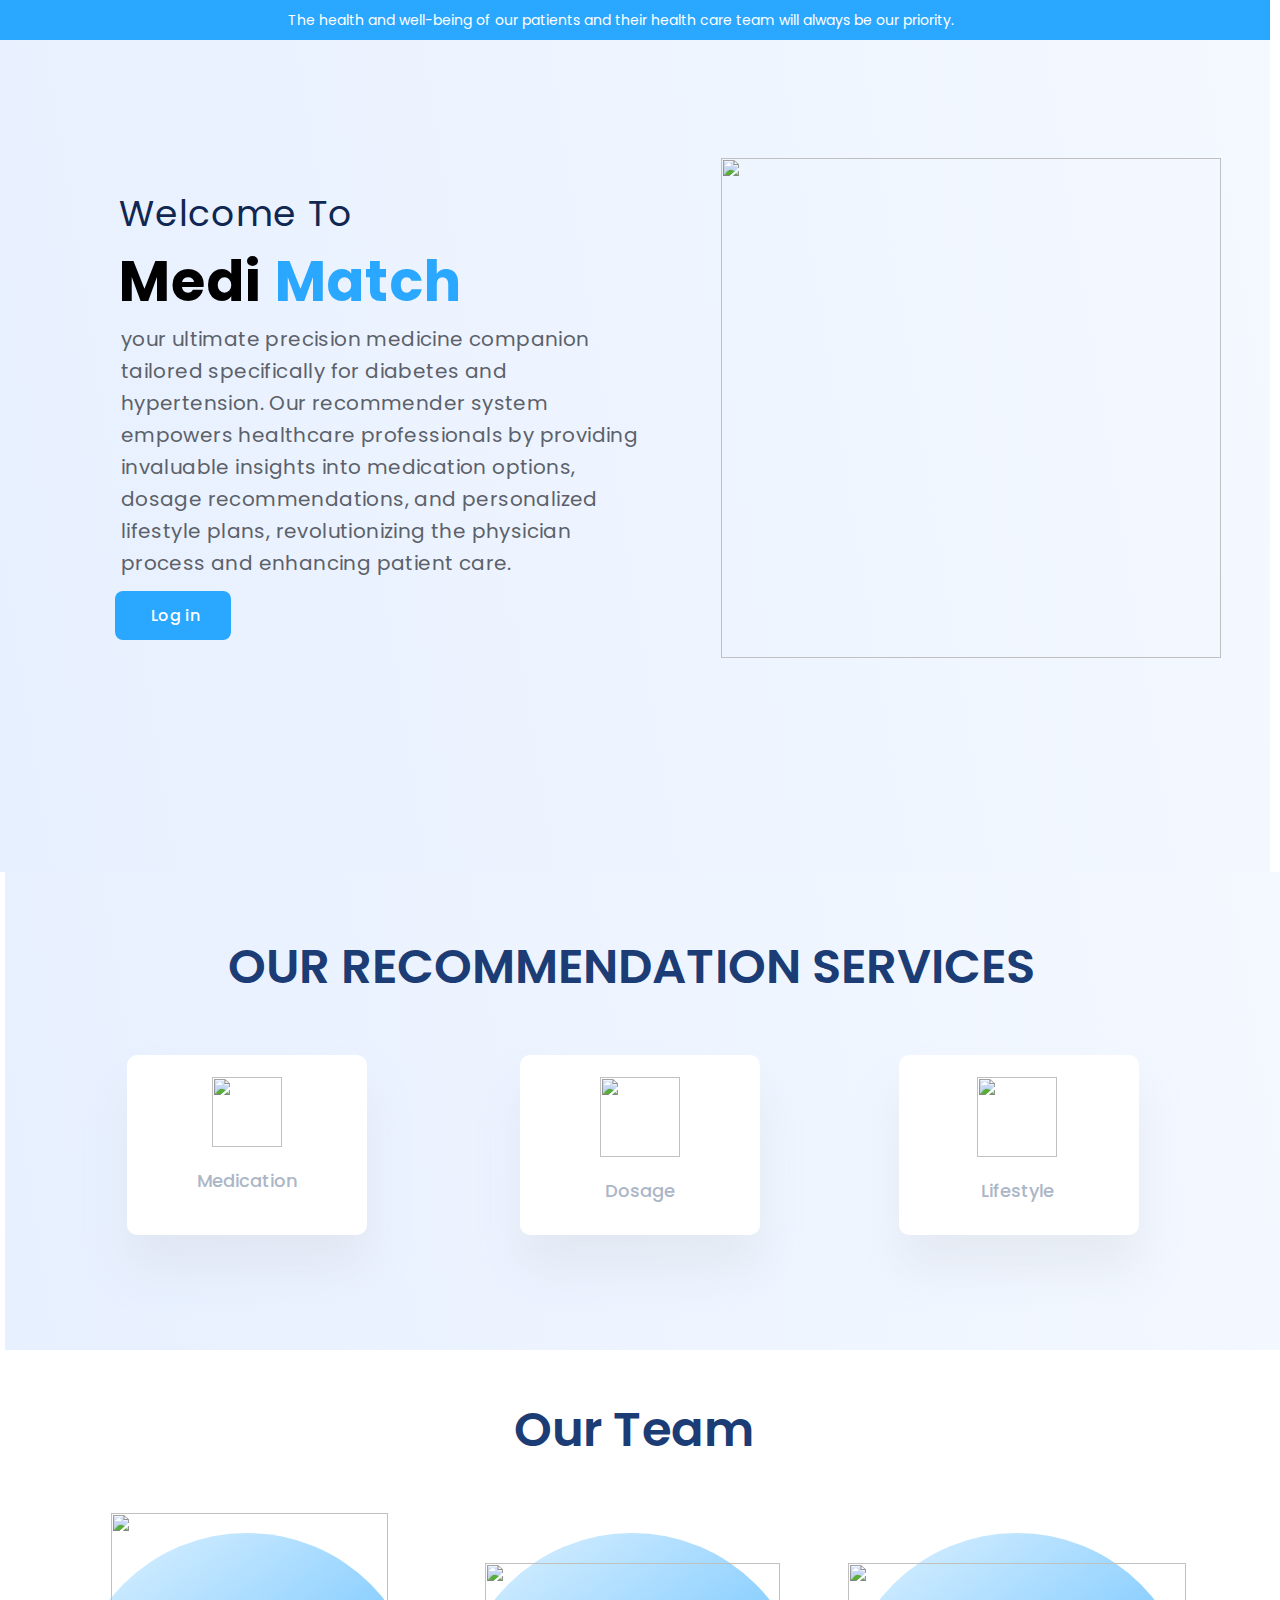
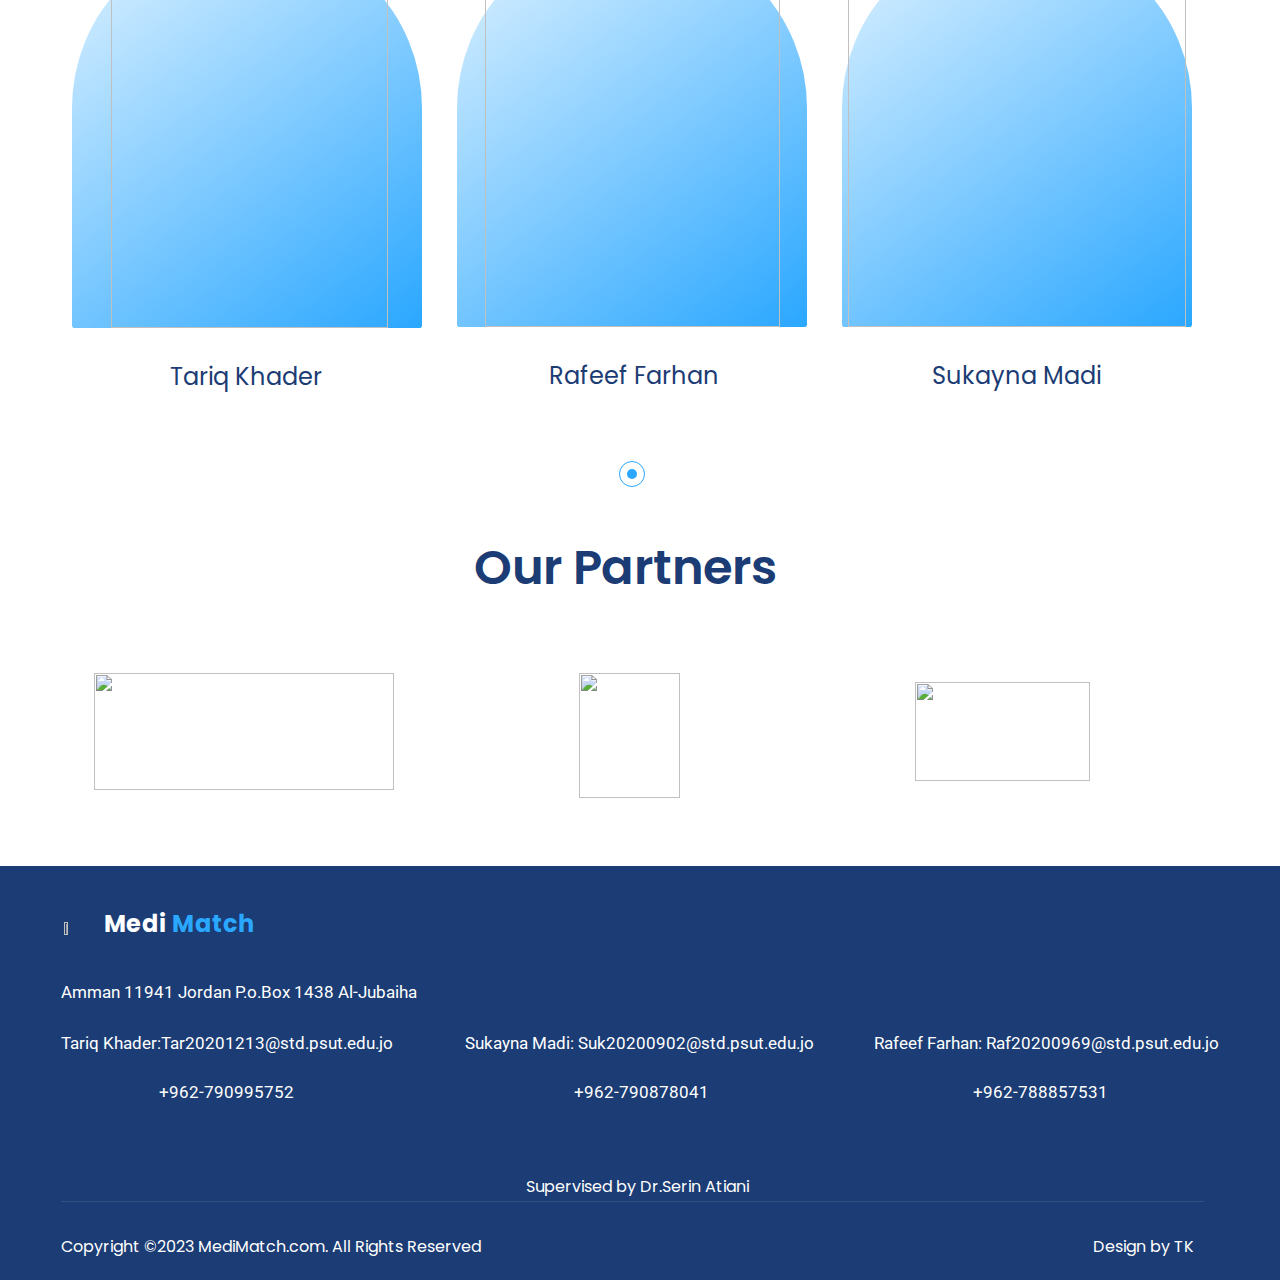
==== index.html @ a814fe33 "Add files via upload" ====
<!DOCTYPE html>
<html>
  <head>
    <meta charset="utf-8" />
    <meta name="viewport" content="initial-scale=1, width=device-width" />

    <link rel="stylesheet" href="./global.css" />
    <link rel="stylesheet" href="./index.css" />
    <link
      rel="stylesheet"
      href="https://fonts.googleapis.com/css2?family=Poppins:wght@400;500;600;700&display=swap"
    />
    <link
      rel="stylesheet"
      href="https://fonts.googleapis.com/css2?family=Roboto:wght@400&display=swap"
    />
  </head>
  <body>
    <div class="home">
      <div class="footer">
        <div class="line-box-end-footer">
          <div class="copyright-2023-medimatchcom">
            Copyright ©2023 MediMatch.com. All Rights Reserved
          </div>
          <div class="design-by-tk">Design by TK</div>
        </div>
        <div class="supervised-by-drserin">Supervised by Dr.Serin Atiani</div>
        <div class="footer-address-text">
          Amman 11941 Jordan P.o.Box 1438 Al-Jubaiha
        </div>
        <div class="footer-phone-text">+962-790995752                                                                      +962-790878041                                                                  +962-788857531
        </div>
        <div class="footer-email-text">Tariq Khader:Tar20201213@std.psut.edu.jo                  Sukayna Madi: Suk20200902@std.psut.edu.jo               Rafeef Farhan: Raf20200969@std.psut.edu.jo
        </div>
        <div class="logo-vector-box-parent">
          <img
            class="logo-vector-box"
            alt=""
            src="img & icon/HealthLogo.svg"
          />

          <b class="medimatch">
            <span>Medi</span>
            <span class="match">Match</span>
          </b>
        </div>
      </div>
      <div class="services-box">
        <div class="services-light-blue-background"></div>
        <div class="white-background-medication"></div>
        <div class="medication-box">
          <img class="group-icon" alt="" src="img & icon/Medication.svg" />

          <div class="medication-text">Medication</div>
        </div>
        <div class="white-background-dosage">
          <div class="dosage-box">
            <img
              class="icon-dosage-box"
              alt=""
              src="img & icon/Dosage.svg"
            />

            <div class="medication-text">Dosage</div>
          </div>
        </div>
        <div class="white-background-lifestyle"></div>
        <div class="lifestyle-box">
          <img
            class="icon-dosage-box"
            alt=""
            src="img & icon/LifeStyle.svg"
          />

          <div class="medication-text">Lifestyle</div>
        </div>
        <div class="our-recommendation-services">
          OUR RECOMMENDATION SERVICES
        </div>
      </div>
      <div class="our-team-box">
        <div class="our-partners-text">Our Partners</div>
        <div class="blue-point"></div>
        <div class="blue-circle"></div>
        <div class="profiles-box">
          <div class="tar-profile">
            <div class="tariq-khader">Tariq Khader</div>
            <div class="asian-male-medical-doctor-2pn"></div>
            <img class="tar-img-icon" alt="" src="img & icon/Tar img.png" />
          </div>
          <div class="ref-profile">
            <div class="rafeef-farhan">Rafeef Farhan</div>
            <img class="ref-img-box" alt="" src="img & icon/Ref img.png" />
          </div>
          <div class="ref-profile">
            <div class="sukayna-madi">Sukayna Madi</div>
            <img class="suk-img-box" alt="" src="img & icon/Suk img.png" />
          </div>
        </div>
        <div class="our-team-text">Our Team</div>
      </div>
      <img class="psut-img-icon" alt="" src="img & icon/PSUT img.png" />

      <img class="juh-img-icon" alt="" src="img & icon/JUH.png" />

      <img class="ehs-img-icon" alt="" src="img & icon/EHS.png" />

      <div class="home-light-blue-background"></div>
      <img class="doctor-img-icon" alt="" src="img & icon/Doctor img.png" />

      <button class="button-primary" id="buttonPrimary">
        <div class="log-in-text">Log in</div>
      </button>
      <div class="paragraph-text">
        your ultimate precision medicine companion tailored specifically for
        diabetes and hypertension. Our recommender system empowers healthcare
        professionals by providing invaluable insights into medication options,
        dosage recommendations, and personalized lifestyle plans,
        revolutionizing the physician process and enhancing patient care.
      </div>
      <div class="welcome-to-medimatch-container">
        <p class="welcome-to">Welcome To</p>
        <p class="medimatch1">
          <b>
            <span class="medi">Medi</span>
            <span>Match</span>
          </b>
        </p>
      </div>
      <div class="blue-header-background-home"></div>
      <div class="header-text-home">
        The health and well-being of our patients and their health care team
        will always be our priority.
      </div>
    </div>

    <script>
      var buttonPrimary = document.getElementById("buttonPrimary");
      if (buttonPrimary) {
        buttonPrimary.addEventListener("click", function (e) {
          window.location.href = "./LoginPage.html";
        });
      }
      </script>
  </body>
</html>
---- global.css ----
body {
  margin: 0;
  line-height: normal;
}

:root {
  /* fonts */
  --heading-4-14: Poppins;
  --font-roboto: Roboto;

  /* font sizes */
  --heading-4-14-size: 14px;
  --heading-2-20-size: 20px;
  --body-large-semibold-size: 16px;
  --font-size-29xl: 48px;
  --font-size-5xl: 24px;
  --font-size-lg: 18px;
  --font-size-mid: 17px;
  --heading-size: 28px;

  /* Colors */
  --white: #fff;
  --color-cornflowerblue-100: #87afff;
  --primary: #2aa8ff;
  --color-cornflowerblue-200: #2aa7ff;
  --color-black: #000;
  --color-darkslateblue-100: #1b3c74;
  --color-darkslateblue-200: #102851;
  --gray: #abb6c7;
  --foreground-oncolor: #fcfcfd;
  --primary-light: #fbfbfd;
  --foreground-high: #101828;
  --primary-main-color: #3377ff;
  --container-primary: #1570ef;
  --foreground-default: #344054;
  --dark-dark-1: #3a3a3c;
  --color-lavender: #d1e9ff;
  --primary-lighter: #99bbff;
  --foreground-low: #98a2b3;

  /* Gaps */
  --gap-xl: 20px;
  --gap-21xl: 40px;
  --gap-13xl: 32px;
  --gap-5xl: 24px;
  --gap-xs: 12px;

  /* Paddings */
  --padding-51xl: 70px;
  --padding-29xl: 48px;
  --padding-53xl: 72px;
  --padding-base: 16px;
  --padding-mid: 17px;
  --padding-3xs: 10px;

  /* Border radiuses */
  --br-5xs: 8px;
  --br-231xl: 250px;
  --br-9xs: 4px;
  --br-8xs: 5px;
  --br-3xs: 10px;
  --br-xl: 20px;
  --br-mini: 15px;
  --br-base: 16px;

  /* Effects */
  --shadow-1: 6px 6px 35px rgba(16, 40, 81, 0.11);
  --shadows: 0px 4px 4px rgba(153, 187, 255, 0.25);
}
---- index.css ----
.copyright-2023-medimatchcom,
.design-by-tk {
  position: relative;
  line-height: 28px;
}
.design-by-tk {
  text-align: right;
}
.line-box-end-footer,
.supervised-by-drserin {
  position: absolute;
  font-size: var(--body-large-semibold-size);
}
.line-box-end-footer {
  width: calc(100% - 297px);
  top: 335px;
  right: 156px;
  left: 141px;
  border-top: 1px solid rgba(255, 255, 255, 0.1);
  box-sizing: border-box;
  height: 59px;
  display: flex;
  flex-direction: row;
  align-items: flex-start;
  justify-content: flex-start;
  padding: 30.5px 0;
  gap: 612px;
}
.supervised-by-drserin {
  top: 307px;
  left: 606px;
  line-height: 28px;
  text-align: right;
}
.footer-address-text,
.footer-email-text,
.footer-phone-text {
  position: absolute;
  top: 112px;
  left: 141px;
  line-height: 28px;
  font-family: var(--font-roboto);
}
.footer-email-text,
.footer-phone-text {
  top: 212px;
  left: 239px;
  white-space: pre-wrap;
}
.footer-email-text {
  top: 163px;
  left: 141px;
}
.logo-vector-box,
.logo-vector-icon {
  position: absolute;
  height: 42.96%;
  width: 13.46%;
  top: 32.39%;
  right: 74.21%;
  bottom: 24.65%;
  left: 12.32%;
  max-width: 100%;
  overflow: hidden;
  max-height: 100%;
}
.logo-vector-icon {
  height: 20.7%;
  width: 6.36%;
  top: 43.1%;
  right: 77.94%;
  bottom: 36.2%;
  left: 15.7%;
}
.match {
  color: var(--primary);
}
.medimatch {
  position: absolute;
  top: 28.17%;
  left: 29.78%;
  letter-spacing: 0.02em;
}
.logo-vector-box-parent {
  position: absolute;
  top: 20px;
  left: 116px;
  width: 228px;
  height: 71px;
  overflow: hidden;
  font-size: var(--font-size-5xl);
  color: #fdfeff;
}
.footer {
  position: absolute;
  top: 2466px;
  left: calc(50% - 720px);
  background-color: var(--color-darkslateblue-100);
  width: 1440px;
  height: 424px;
}
.services-light-blue-background {
  position: absolute;
  top: 0;
  left: calc(50% - 644.5px);
  background: linear-gradient(81deg, #e7f0ff, rgba(232, 241, 255, 0.47));
  width: 1289px;
  height: 477.6px;
}
.white-background-medication {
  position: absolute;
  top: 183px;
  left: 122px;
  box-shadow: 0 34px 44px rgba(213, 219, 228, 0.44);
  border-radius: var(--br-3xs);
  background-color: var(--white);
  width: 240.2px;
  height: 180px;
  overflow: hidden;
}
.group-icon,
.medication-text {
  width: 70px;
  position: relative;
  height: 70px;
}
.medication-text {
  width: 121px;
  line-height: 27px;
  font-weight: 500;
  display: inline-block;
  height: 36px;
  flex-shrink: 0;
}
.medication-box {
  position: absolute;
  top: 205px;
  left: 181px;
  width: 122.3px;
  height: 126px;
  display: flex;
  flex-direction: column;
  align-items: center;
  justify-content: flex-start;
  gap: var(--gap-xl);
}
.icon-dosage-box {
  width: 80px;
  position: relative;
  height: 80px;
  overflow: hidden;
  flex-shrink: 0;
}
.dosage-box {
  display: flex;
  flex-direction: column;
  align-items: center;
  justify-content: flex-start;
  gap: var(--gap-xl);
}
.white-background-dosage,
.white-background-lifestyle {
  position: absolute;
  top: 183px;
  box-shadow: 0 34px 44px rgba(213, 219, 228, 0.44);
  border-radius: var(--br-3xs);
  background-color: var(--white);
  width: 240.2px;
  height: 180px;
  overflow: hidden;
}
.white-background-dosage {
  left: 515px;
  display: flex;
  flex-direction: row;
  align-items: flex-start;
  justify-content: center;
  padding: 22px var(--padding-51xl);
  box-sizing: border-box;
}
.white-background-lifestyle {
  left: 894px;
}
.lifestyle-box,
.our-recommendation-services {
  position: absolute;
  display: flex;
  align-items: center;
}
.lifestyle-box {
  top: 205px;
  left: 951px;
  width: 122.3px;
  height: 136px;
  flex-direction: column;
  justify-content: flex-start;
  gap: var(--gap-xl);
}
.our-recommendation-services {
  top: 61px;
  left: calc(50% - 427.5px);
  font-size: var(--font-size-29xl);
  line-height: 67px;
  text-transform: capitalize;
  font-weight: 600;
  color: var(--color-darkslateblue-100);
  justify-content: center;
  width: 819.9px;
}
.services-box {
  position: absolute;
  top: 872px;
  left: calc(50% - 635px);
  width: 1289px;
  height: 477.6px;
  text-align: center;
  font-size: var(--font-size-lg);
  color: var(--gray);
}
.our-partners-text {
  position: absolute;
  top: 808px;
  left: calc(50% - 158px);
  line-height: 67px;
  font-weight: 600;
}
.blue-point {
  position: absolute;
  top: 743px;
  left: calc(50% - 5px);
  border-radius: var(--br-8xs);
  background-color: var(--color-cornflowerblue-200);
  width: 10px;
  height: 10px;
}
.blue-circle {
  position: absolute;
  top: 735px;
  left: calc(50% - 13px);
  border-radius: 13px;
  border: 1px solid var(--color-cornflowerblue-200);
  box-sizing: border-box;
  width: 26px;
  height: 26px;
}
.tariq-khader {
  position: absolute;
  top: 419.5px;
  left: 98.3px;
  line-height: 48px;
}
.asian-male-medical-doctor-2pn {
  position: absolute;
  top: calc(50% - 167.5px);
  left: calc(50% - 158px);
  width: 316px;
  height: 365px;
  overflow: hidden;
}
.tar-img-icon {
  position: absolute;
  top: -20px;
  left: 39px;
  width: 277px;
  height: 415px;
  object-fit: cover;
}
.tar-profile {
  width: 350px;
  position: relative;
  border-radius: var(--br-231xl) var(--br-231xl) var(--br-9xs) var(--br-9xs);
  background: linear-gradient(144.2deg, #e1f3ff, #2aa7ff);
  height: 395px;
}
.rafeef-farhan {
  position: absolute;
  top: 418.5px;
  left: 92.1px;
  line-height: 48px;
}
.ref-img-box {
  position: absolute;
  top: calc(50% - 167px);
  left: calc(50% - 147.5px);
  width: 295px;
  height: 364px;
  overflow: hidden;
  object-fit: cover;
}
.ref-profile {
  width: 350px;
  position: relative;
  border-radius: var(--br-231xl) var(--br-231xl) var(--br-9xs) var(--br-9xs);
  background: linear-gradient(144.2deg, #e1f3ff, #2aa7ff);
  height: 394px;
}
.sukayna-madi {
  position: absolute;
  top: 418.5px;
  left: 90.2px;
  line-height: 48px;
}
.suk-img-box {
  position: absolute;
  top: calc(50% - 167px);
  left: calc(50% - 169px);
  width: 338px;
  height: 364px;
  overflow: hidden;
  object-fit: cover;
}
.profiles-box {
  position: absolute;
  width: calc(100% - 292px);
  top: 137px;
  right: 146px;
  left: 146px;
  height: 565px;
  display: flex;
  flex-direction: row;
  align-items: flex-start;
  justify-content: flex-start;
  padding: var(--padding-51xl) 15px;
  box-sizing: border-box;
  gap: 35px;
  font-size: var(--font-size-5xl);
}
.our-team-text {
  position: absolute;
  top: 70px;
  left: calc(50% - 118px);
  line-height: 67px;
  font-weight: 600;
}
.our-team-box {
  position: absolute;
  top: 1326px;
  left: calc(50% - 729px);
  width: 1442px;
  height: 819px;
  text-align: center;
  font-size: var(--font-size-29xl);
  color: var(--color-darkslateblue-100);
}
.ehs-img-icon,
.juh-img-icon,
.psut-img-icon {
  position: absolute;
  top: 2273px;
  left: 94px;
  width: 300px;
  height: 117px;
  object-fit: cover;
}
.ehs-img-icon,
.juh-img-icon {
  left: 579px;
  width: 101px;
  height: 125px;
}
.ehs-img-icon {
  top: 2282px;
  left: 915px;
  width: 175px;
  height: 99px;
}
.home-light-blue-background {
  position: absolute;
  top: 40px;
  left: 0;
  background: linear-gradient(81deg, #e7f0ff, rgba(232, 241, 255, 0.47));
  width: 1270px;
  height: 832px;
}
.doctor-img-icon {
  position: absolute;
  top: 158px;
  left: 721px;
  width: 500px;
  height: 500px;
  object-fit: cover;
}
.log-in-text {
  width: 56px;
  position: relative;
  font-size: var(--body-large-semibold-size);
  letter-spacing: 0.02em;
  font-weight: 500;
  font-family: var(--heading-4-14);
  color: var(--white);
  text-align: left;
  display: inline-block;
  flex-shrink: 0;
}
.button-primary {
  cursor: pointer;
  border: 0;
  padding: 12px 36px;
  background-color: var(--primary);
  position: absolute;
  top: 591px;
  left: 115px;
  border-radius: var(--br-5xs);
  width: 116px;
  display: flex;
  flex-direction: row;
  align-items: flex-start;
  justify-content: flex-start;
  box-sizing: border-box;
}
.paragraph-text {
  position: absolute;
  top: 323px;
  left: 120.9px;
  font-size: var(--heading-2-20-size);
  letter-spacing: 0.02em;
  line-height: 32px;
  color: #5c6169;
  display: inline-block;
  width: 518.2px;
  height: 121px;
}
.welcome-to {
  margin: 0;
}
.medi {
  color: var(--color-black);
}
.medimatch1 {
  margin: 0;
  font-size: 56px;
  color: var(--color-cornflowerblue-200);
}
.welcome-to-medimatch-container {
  position: absolute;
  top: 180px;
  left: 119.1px;
  letter-spacing: 0.02em;
  line-height: 68px;
  display: inline-block;
  width: 584.7px;
  font-size: 36px;
  color: var(--color-darkslateblue-200);
}
.blue-header-background-home {
  position: absolute;
  top: 0;
  left: 0;
  background-color: var(--color-cornflowerblue-200);
  width: 1270px;
  height: 40px;
}
.header-text-home {
  position: absolute;
  top: 10px;
  left: 288px;
  font-size: var(--heading-4-14-size);
}
.home {
  width: 100%;
  position: relative;
  background-color: var(--white);
  height: 2880px;
  overflow: hidden;
  text-align: left;
  font-size: var(--font-size-mid);
  color: var(--white);
  font-family: var(--heading-4-14);
}
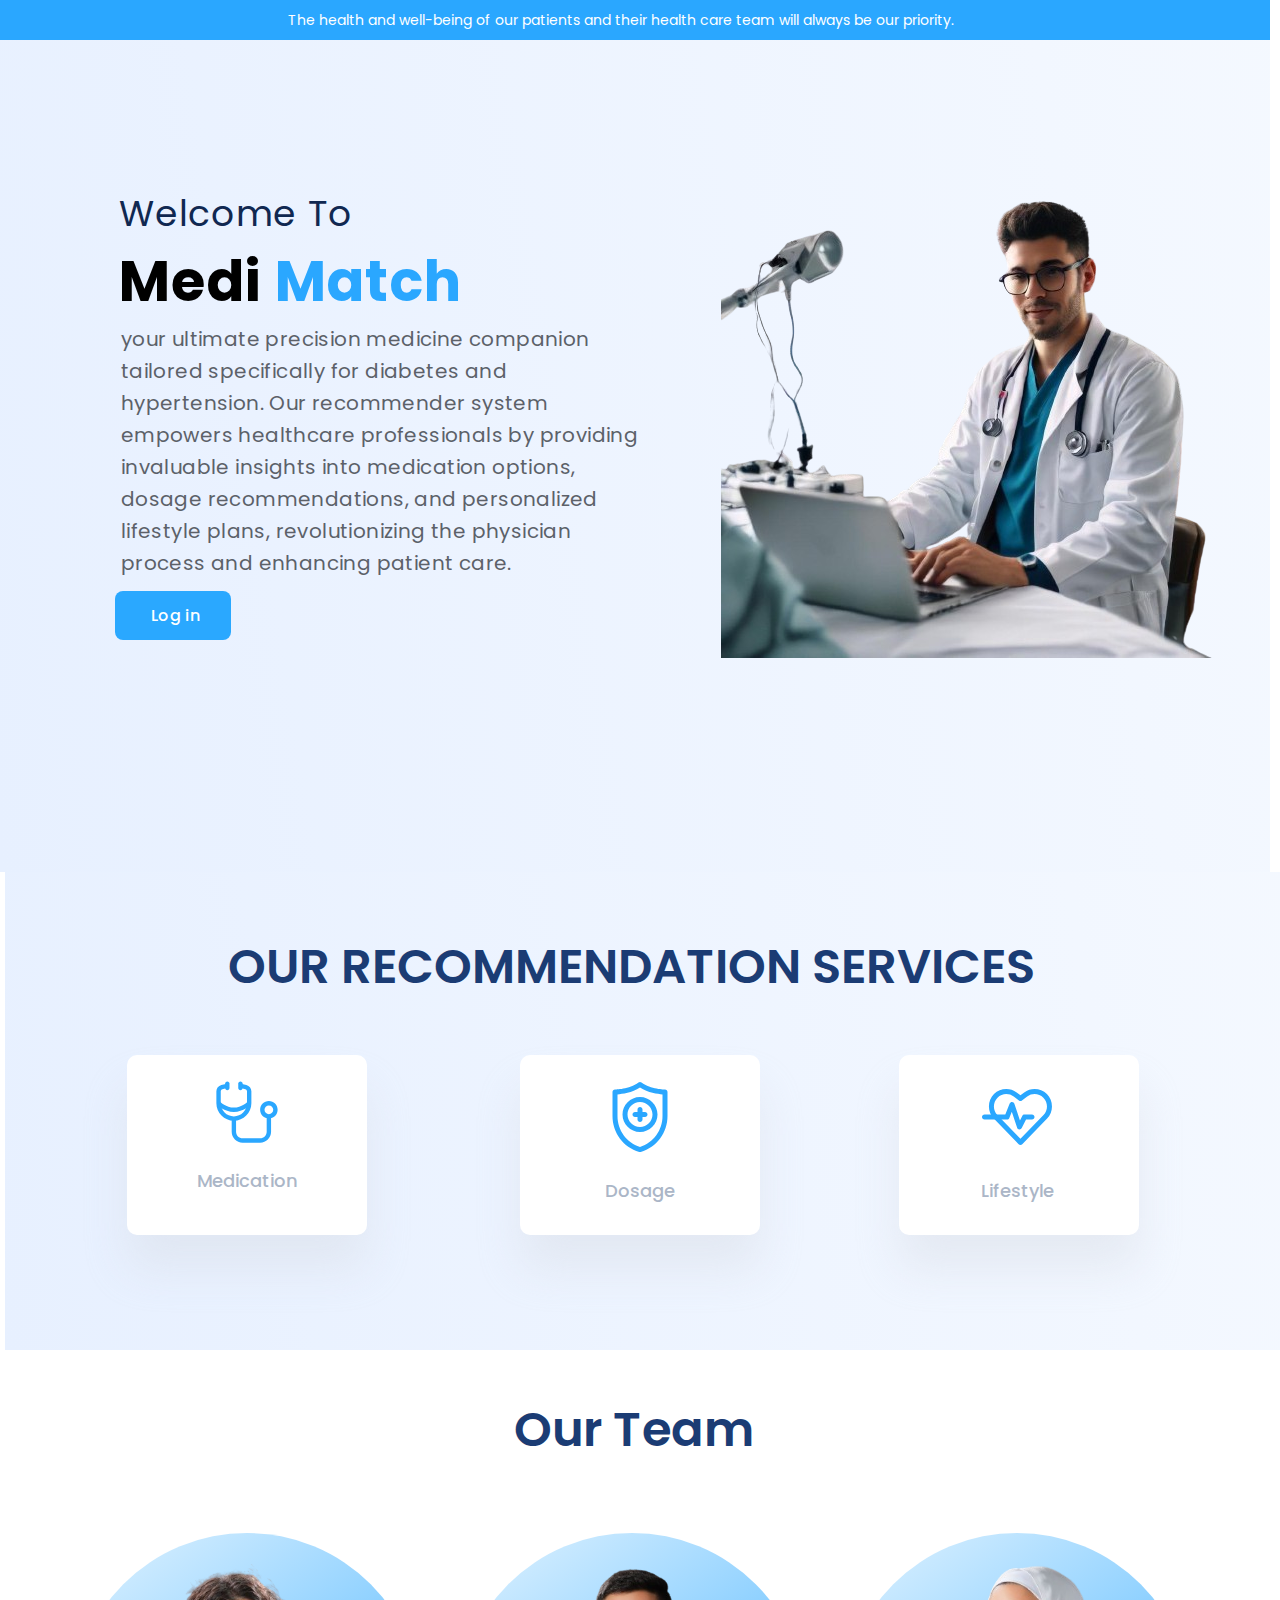
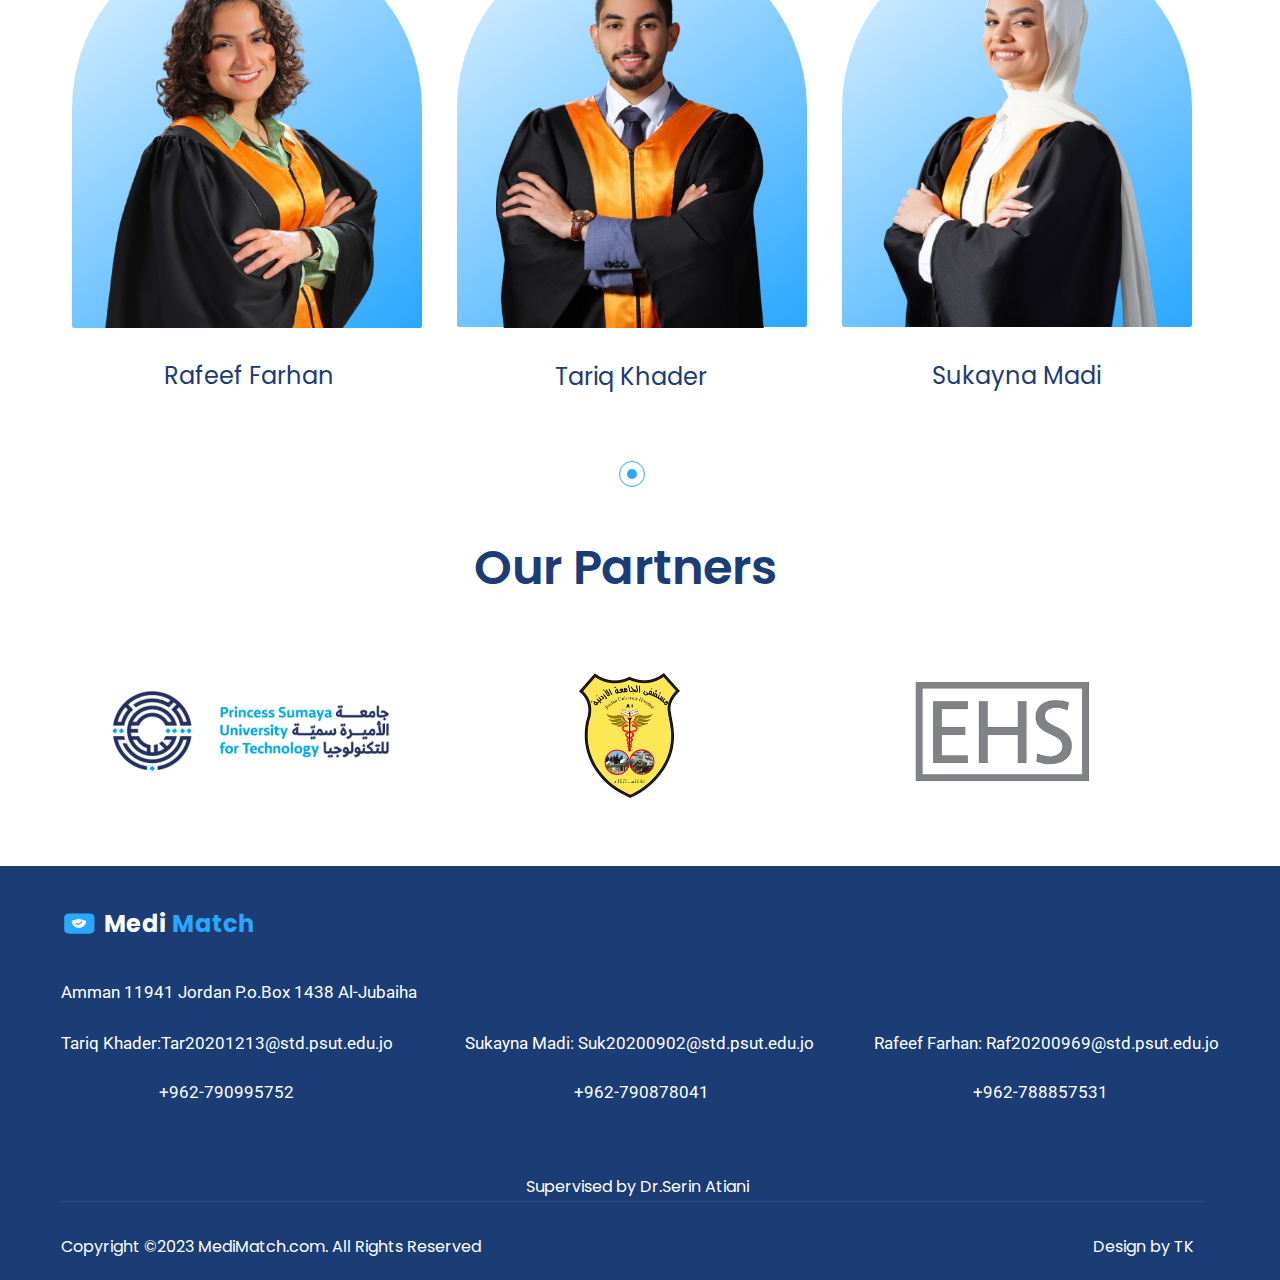
==== commit d61f1c69: "Add files via upload" ====
--- a/index.html
+++ b/index.html
@@ -84,13 +84,14 @@
         <div class="blue-circle"></div>
         <div class="profiles-box">
           <div class="tar-profile">
-            <div class="tariq-khader">Tariq Khader</div>
+            <div class="rafeef-farhan">Rafeef Farhan</div>
             <div class="asian-male-medical-doctor-2pn"></div>
-            <img class="tar-img-icon" alt="" src="img & icon/Tar img.png" />
+            <img class="ref-img-box" alt="" src="img & icon/Ref img.png" />
           </div>
           <div class="ref-profile">
-            <div class="rafeef-farhan">Rafeef Farhan</div>
-            <img class="ref-img-box" alt="" src="img & icon/Ref img.png" />
+            <div class="tariq-khader">Tariq Khader</div>
+            <img class="tar-img-icon" alt="" src="img & icon/Tar img.png" />
+
           </div>
           <div class="ref-profile">
             <div class="sukayna-madi">Sukayna Madi</div>
